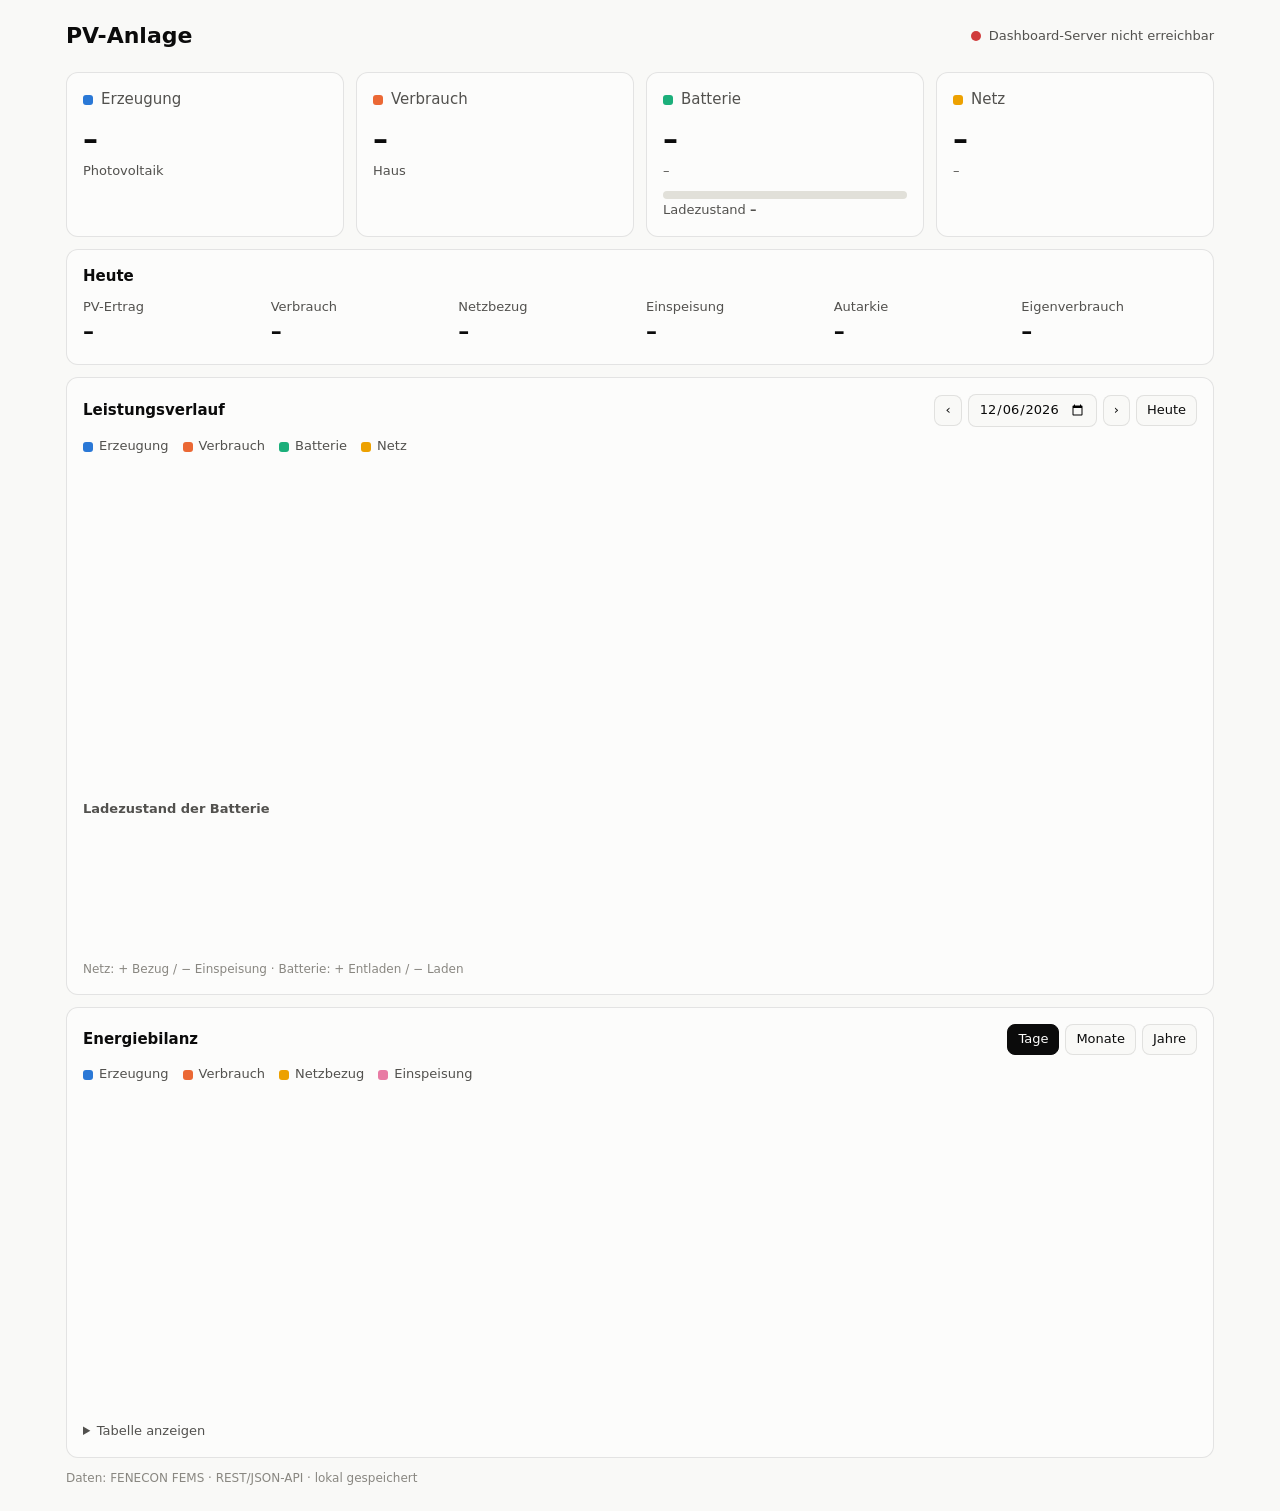
==== static/index.html @ 97043be0 "Lokales Dashboard für FENECON-FEMS-PV-Anlagen Ein kleiner Python-Server (nur Standardbibliothek) fra" ====
<!doctype html>
<html lang="de">
<head>
  <meta charset="utf-8">
  <meta name="viewport" content="width=device-width, initial-scale=1">
  <title>FEMS Dashboard</title>
  <link rel="stylesheet" href="style.css">
  <script src="vendor/chart.umd.js"></script>
</head>
<body>
<header class="top">
  <h1>PV-Anlage</h1>
  <div class="status" id="status"><span class="dot"></span><span id="status-text">Verbinde …</span></div>
</header>

<main>
  <section class="flow" aria-label="Aktuelle Leistung">
    <article class="tile" data-series="1">
      <h2><span class="swatch"></span>Erzeugung</h2>
      <p class="value" id="v-production">–</p>
      <p class="sub">Photovoltaik</p>
    </article>
    <article class="tile" data-series="2">
      <h2><span class="swatch"></span>Verbrauch</h2>
      <p class="value" id="v-consumption">–</p>
      <p class="sub">Haus</p>
    </article>
    <article class="tile" data-series="3">
      <h2><span class="swatch"></span>Batterie</h2>
      <p class="value" id="v-ess">–</p>
      <p class="sub" id="v-ess-dir">–</p>
      <div class="soc" role="meter" aria-label="Ladezustand" aria-valuemin="0" aria-valuemax="100" id="soc-meter">
        <div class="soc-fill" id="soc-fill"></div>
      </div>
      <p class="sub">Ladezustand <strong id="v-soc">–</strong></p>
    </article>
    <article class="tile" data-series="4">
      <h2><span class="swatch"></span>Netz</h2>
      <p class="value" id="v-grid">–</p>
      <p class="sub" id="v-grid-dir">–</p>
    </article>
  </section>

  <section class="card">
    <div class="card-head">
      <h2>Heute</h2>
    </div>
    <div class="stats">
      <div><span class="label">PV-Ertrag</span><span class="num" id="t-production">–</span></div>
      <div><span class="label">Verbrauch</span><span class="num" id="t-consumption">–</span></div>
      <div><span class="label">Netzbezug</span><span class="num" id="t-grid_buy">–</span></div>
      <div><span class="label">Einspeisung</span><span class="num" id="t-grid_sell">–</span></div>
      <div><span class="label">Autarkie</span><span class="num" id="t-autarky">–</span></div>
      <div><span class="label">Eigenverbrauch</span><span class="num" id="t-self_consumption">–</span></div>
    </div>
  </section>

  <section class="card">
    <div class="card-head">
      <h2>Leistungsverlauf</h2>
      <div class="controls">
        <button type="button" id="day-prev" aria-label="Vorheriger Tag">‹</button>
        <input type="date" id="day-input">
        <button type="button" id="day-next" aria-label="Nächster Tag">›</button>
        <button type="button" id="day-today">Heute</button>
      </div>
    </div>
    <div class="legend" id="power-legend"></div>
    <div class="chart tall"><canvas id="power-chart"></canvas></div>
    <h3>Ladezustand der Batterie</h3>
    <div class="chart short"><canvas id="soc-chart"></canvas></div>
    <p class="hint">Netz: + Bezug / − Einspeisung · Batterie: + Entladen / − Laden</p>
  </section>

  <section class="card">
    <div class="card-head">
      <h2>Energiebilanz</h2>
      <div class="controls segmented" role="group" aria-label="Zeitraum">
        <button type="button" data-group="day" class="active">Tage</button>
        <button type="button" data-group="month">Monate</button>
        <button type="button" data-group="year">Jahre</button>
      </div>
    </div>
    <div class="legend" id="energy-legend"></div>
    <div class="chart tall"><canvas id="energy-chart"></canvas></div>
    <details>
      <summary>Tabelle anzeigen</summary>
      <div class="table-wrap"><table id="energy-table"></table></div>
    </details>
  </section>
</main>

<footer>Daten: FENECON FEMS · REST/JSON-API · lokal gespeichert</footer>
<script src="app.js"></script>
</body>
</html>
---- static/style.css ----
:root {
  color-scheme: light;
  --page: #f9f9f7;
  --surface: #fcfcfb;
  --text: #0b0b0b;
  --text-2: #52514e;
  --muted: #898781;
  --grid: #e1e0d9;
  --axis: #c3c2b7;
  --border: rgba(11, 11, 11, 0.10);
  --series-1: #2a78d6;
  --series-2: #eb6834;
  --series-3: #1baf7a;
  --series-4: #eda100;
  --series-5: #e87ba4;
  --good: #0ca30c;
  --critical: #d03b3b;
}
@media (prefers-color-scheme: dark) {
  :root:not([data-theme="light"]) {
    color-scheme: dark;
    --page: #0d0d0d;
    --surface: #1a1a19;
    --text: #ffffff;
    --text-2: #c3c2b7;
    --grid: #2c2c2a;
    --axis: #383835;
    --border: rgba(255, 255, 255, 0.10);
    --series-1: #3987e5;
    --series-2: #d95926;
    --series-3: #199e70;
    --series-4: #c98500;
    --series-5: #d55181;
  }
}
:root[data-theme="dark"] {
  color-scheme: dark;
  --page: #0d0d0d;
  --surface: #1a1a19;
  --text: #ffffff;
  --text-2: #c3c2b7;
  --grid: #2c2c2a;
  --axis: #383835;
  --border: rgba(255, 255, 255, 0.10);
  --series-1: #3987e5;
  --series-2: #d95926;
  --series-3: #199e70;
  --series-4: #c98500;
  --series-5: #d55181;
}

* { box-sizing: border-box; }
body {
  margin: 0;
  background: var(--page);
  color: var(--text);
  font: 15px/1.45 system-ui, -apple-system, "Segoe UI", sans-serif;
}
main, .top, footer { max-width: 1180px; margin: 0 auto; padding: 0 16px; }
.top { display: flex; flex-wrap: wrap; align-items: center; justify-content: space-between; gap: 12px; padding-top: 20px; padding-bottom: 8px; }
h1 { font-size: 22px; margin: 0; white-space: nowrap; }
h2 { font-size: 15px; margin: 0; font-weight: 600; }
h3 { font-size: 13px; font-weight: 600; color: var(--text-2); margin: 18px 0 4px; }

.status { display: flex; align-items: center; gap: 8px; font-size: 13px; color: var(--text-2); }
.status .dot { width: 10px; height: 10px; border-radius: 50%; background: var(--muted); }
.status.ok .dot { background: var(--good); }
.status.error .dot { background: var(--critical); }

.flow { display: grid; grid-template-columns: repeat(4, 1fr); gap: 12px; margin: 12px 0; }
.tile, .card {
  background: var(--surface);
  border: 1px solid var(--border);
  border-radius: 12px;
  padding: 16px;
}
.tile h2 { display: flex; align-items: center; gap: 8px; color: var(--text-2); font-weight: 500; }
.swatch { width: 10px; height: 10px; border-radius: 3px; background: var(--c); flex: none; }
.tile[data-series="1"], .legend [data-series="1"] { --c: var(--series-1); }
.tile[data-series="2"], .legend [data-series="2"] { --c: var(--series-2); }
.tile[data-series="3"], .legend [data-series="3"] { --c: var(--series-3); }
.tile[data-series="4"], .legend [data-series="4"] { --c: var(--series-4); }
.legend [data-series="5"] { --c: var(--series-5); }
.value { font-size: 30px; font-weight: 600; margin: 6px 0 0; }
.sub { margin: 2px 0 0; color: var(--text-2); font-size: 13px; }
.soc { height: 8px; border-radius: 4px; background: var(--grid); margin-top: 10px; overflow: hidden; }
.soc-fill { height: 100%; width: 0; background: var(--series-3); border-radius: 4px; transition: width .6s; }

.card { margin: 12px 0; }
.card-head { display: flex; flex-wrap: wrap; align-items: center; justify-content: space-between; gap: 10px; margin-bottom: 10px; }
.stats { display: grid; grid-template-columns: repeat(6, 1fr); gap: 12px; }
.stats div { display: flex; flex-direction: column; }
.label { font-size: 13px; color: var(--text-2); }
.num { font-size: 22px; font-weight: 600; }

.controls { display: flex; gap: 6px; align-items: center; }
button, input[type="date"] {
  font: inherit; font-size: 13px; color: var(--text);
  background: var(--page); border: 1px solid var(--border); border-radius: 8px;
  padding: 5px 10px; cursor: pointer;
}
button:hover { border-color: var(--axis); }
.segmented button.active { background: var(--text); color: var(--surface); border-color: var(--text); }

.legend { display: flex; flex-wrap: wrap; gap: 14px; font-size: 13px; color: var(--text-2); margin-bottom: 6px; }
.legend span { display: inline-flex; align-items: center; gap: 6px; }
.chart { position: relative; }
.chart.tall { height: 320px; }
.chart.short { height: 130px; }
.hint { font-size: 12px; color: var(--muted); margin: 8px 0 0; }

details { margin-top: 12px; font-size: 13px; }
summary { cursor: pointer; color: var(--text-2); }
.table-wrap { overflow-x: auto; margin-top: 8px; }
table { border-collapse: collapse; width: 100%; font-variant-numeric: tabular-nums; }
th, td { padding: 5px 10px; text-align: right; border-bottom: 1px solid var(--grid); white-space: nowrap; }
th:first-child, td:first-child { text-align: left; }
th { color: var(--text-2); font-weight: 600; }

footer { color: var(--muted); font-size: 12px; padding-bottom: 24px; }

@media (max-width: 860px) {
  .flow { grid-template-columns: repeat(2, 1fr); }
  .stats { grid-template-columns: repeat(3, 1fr); }
}
@media (max-width: 480px) {
  .value { font-size: 24px; }
  .stats { grid-template-columns: repeat(2, 1fr); }
  .chart.tall { height: 260px; }
}
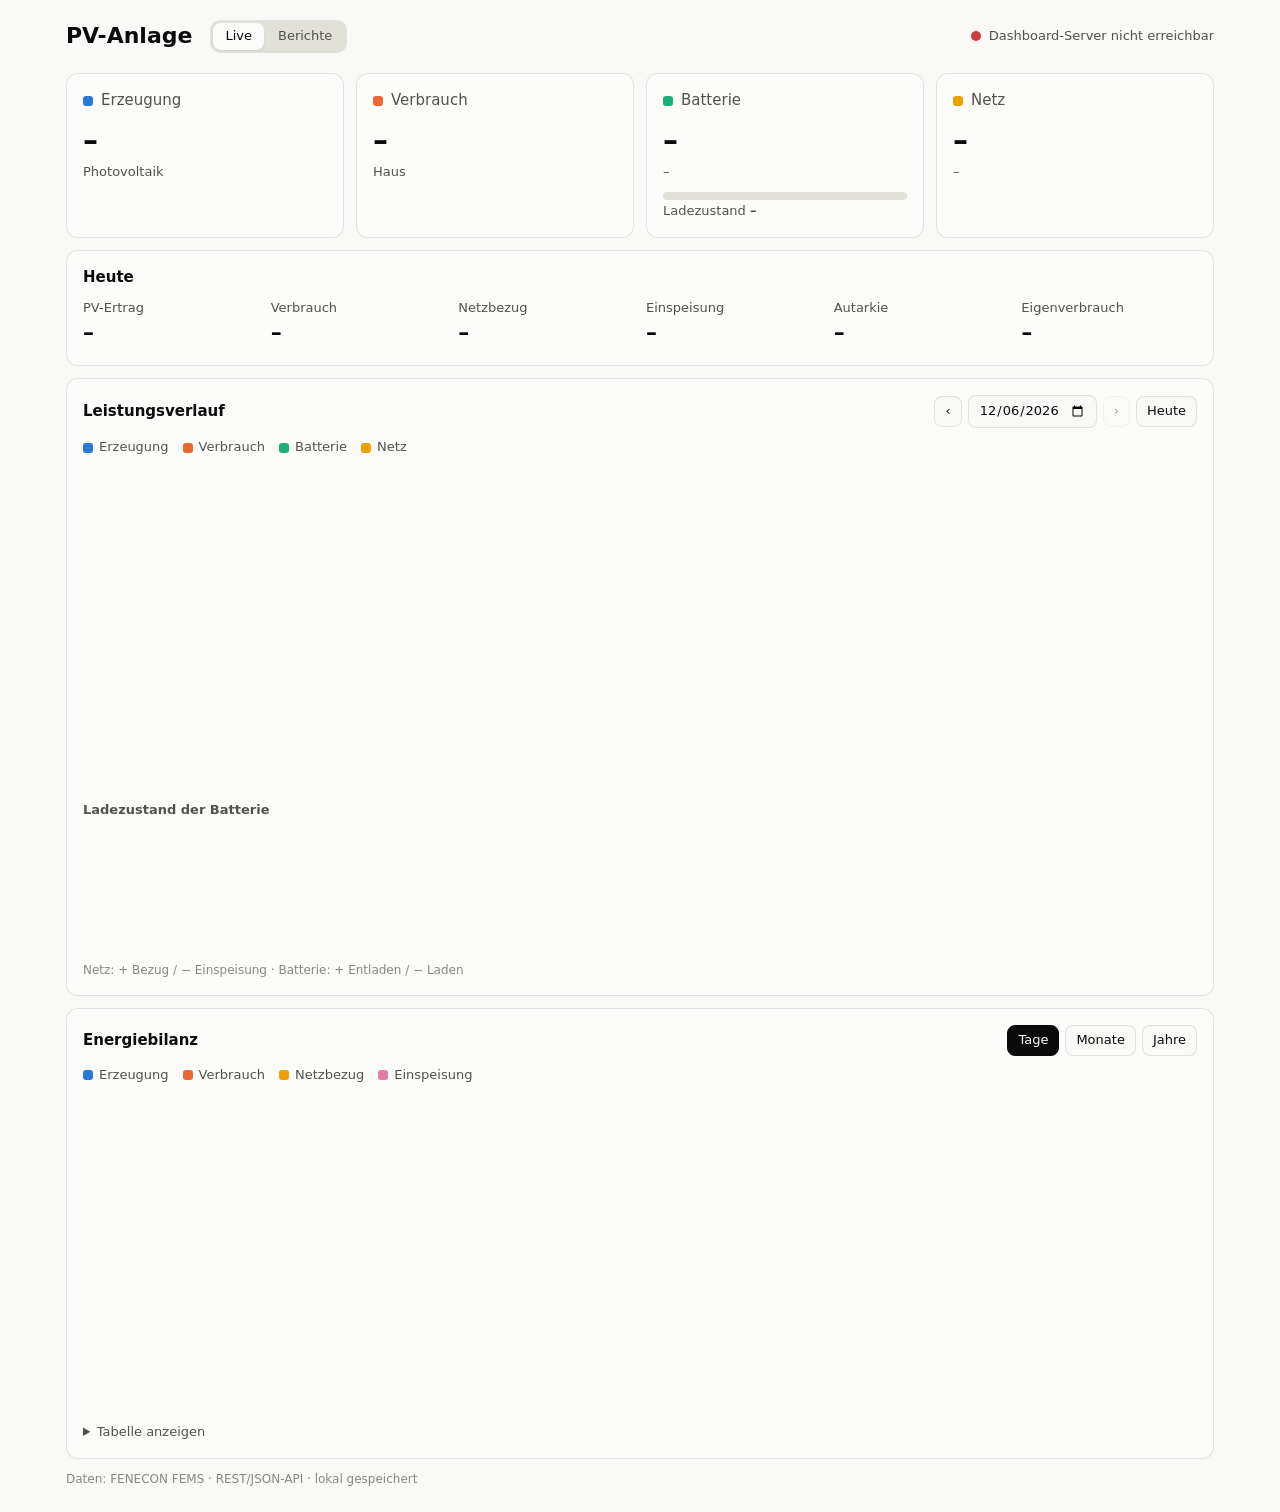
==== commit d60c11b6: "Berichte aus den Excel-Exporten des FEMS Neue Seite 'Berichte': liest die Excel-Dateien aus dem FEMS" ====
--- a/static/index.html
+++ b/static/index.html
@@ -9,7 +9,13 @@
 </head>
 <body>
 <header class="top">
-  <h1>PV-Anlage</h1>
+  <div class="brand">
+    <h1>PV-Anlage</h1>
+    <nav class="tabs" aria-label="Ansicht">
+      <a href="/" aria-current="page">Live</a>
+      <a href="berichte.html">Berichte</a>
+    </nav>
+  </div>
   <div class="status" id="status"><span class="dot"></span><span id="status-text">Verbinde …</span></div>
 </header>
 
--- a/static/style.css
+++ b/static/style.css
@@ -76,11 +76,6 @@
 }
 .tile h2 { display: flex; align-items: center; gap: 8px; color: var(--text-2); font-weight: 500; }
 .swatch { width: 10px; height: 10px; border-radius: 3px; background: var(--c); flex: none; }
-.tile[data-series="1"], .legend [data-series="1"] { --c: var(--series-1); }
-.tile[data-series="2"], .legend [data-series="2"] { --c: var(--series-2); }
-.tile[data-series="3"], .legend [data-series="3"] { --c: var(--series-3); }
-.tile[data-series="4"], .legend [data-series="4"] { --c: var(--series-4); }
-.legend [data-series="5"] { --c: var(--series-5); }
 .value { font-size: 30px; font-weight: 600; margin: 6px 0 0; }
 .sub { margin: 2px 0 0; color: var(--text-2); font-size: 13px; }
 .soc { height: 8px; border-radius: 4px; background: var(--grid); margin-top: 10px; overflow: hidden; }
@@ -128,3 +123,126 @@
   .stats { grid-template-columns: repeat(2, 1fr); }
   .chart.tall { height: 260px; }
 }
+
+/* ---------- Navigation ---------- */
+.brand { display: flex; align-items: center; gap: 18px; flex-wrap: wrap; }
+.tabs { display: flex; gap: 2px; padding: 3px; border-radius: 10px; background: var(--grid); }
+.tabs a {
+  padding: 4px 12px; border-radius: 8px; font-size: 13px; font-weight: 500;
+  color: var(--text-2); text-decoration: none;
+}
+.tabs a[aria-current="page"] { background: var(--surface); color: var(--text); box-shadow: 0 1px 2px rgba(0,0,0,.08); }
+select {
+  font: inherit; font-size: 13px; color: var(--text); background: var(--page);
+  border: 1px solid var(--border); border-radius: 8px; padding: 5px 8px;
+}
+button:disabled { opacity: .4; cursor: default; }
+
+/* ---------- Berichte ---------- */
+.reports .card, .reports .kpi { border-radius: 16px; box-shadow: 0 1px 2px rgba(0,0,0,.04), 0 4px 16px rgba(0,0,0,.03); }
+.upload-btn {
+  display: inline-flex; align-items: center; gap: 6px; cursor: pointer;
+  font-size: 13px; font-weight: 500; padding: 6px 12px; border-radius: 8px;
+  background: var(--text); color: var(--surface); white-space: nowrap;
+}
+.upload-btn svg, .empty svg { width: 16px; height: 16px; fill: none; stroke: currentColor; stroke-width: 2; stroke-linecap: round; stroke-linejoin: round; }
+
+.hero { display: flex; align-items: center; justify-content: space-between; gap: 24px; padding: 24px 28px; flex-wrap: wrap; }
+.hero-text { flex: 1 1 320px; min-width: 0; }
+.eyebrow { margin: 0; font-size: 13px; font-weight: 600; letter-spacing: .02em; color: var(--text-2); }
+.hero-number { margin: 4px 0 6px; font-size: 48px; font-weight: 700; letter-spacing: -.02em; line-height: 1.1; }
+.hero-number small { font-size: 18px; font-weight: 500; color: var(--text-2); letter-spacing: 0; }
+.hero-sentence { margin: 0; color: var(--text-2); max-width: 60ch; }
+.rings { display: flex; gap: 20px; }
+.ring { position: relative; width: 132px; height: 132px; margin: 0; }
+.ring svg { width: 100%; height: 100%; transform: rotate(-90deg); }
+.ring circle { fill: none; stroke-width: 10; }
+.ring .track { stroke: var(--grid); }
+.ring .bar { stroke: var(--series-1); stroke-linecap: round; transition: stroke-dashoffset .8s ease; }
+#ring-self .bar { stroke: var(--series-3); }
+.ring figcaption { position: absolute; inset: 0; display: flex; flex-direction: column; align-items: center; justify-content: center; }
+.ring strong { font-size: 24px; }
+.ring span { font-size: 11px; color: var(--text-2); }
+
+.kpis { display: grid; grid-template-columns: repeat(4, 1fr); gap: 12px; margin: 12px 0; }
+.kpi {
+  display: flex; flex-direction: column; gap: 2px; padding: 16px;
+  background: var(--surface); border: 1px solid var(--border);
+}
+.kpi[data-series="1"] { --c: var(--series-1); }
+.kpi[data-series="2"] { --c: var(--series-2); }
+.kpi[data-series="3"] { --c: var(--series-3); }
+.kpi[data-series="4"] { --c: var(--series-4); }
+.kpi-icon {
+  width: 34px; height: 34px; border-radius: 10px; display: grid; place-items: center; margin-bottom: 8px;
+  background: color-mix(in srgb, var(--c) 16%, transparent); color: var(--c);
+}
+.kpi-icon svg { width: 20px; height: 20px; fill: none; stroke: currentColor; stroke-width: 1.8; stroke-linecap: round; stroke-linejoin: round; }
+.kpi strong { font-size: 26px; font-weight: 650; }
+.kpi small { color: var(--text-2); font-size: 12px; }
+
+.split-grid { display: grid; grid-template-columns: repeat(auto-fit, minmax(320px, 1fr)); gap: 12px; margin: 12px 0; }
+.split-grid .card { margin: 0; }
+.card-sub { color: var(--text-2); font-size: 13px; margin: 2px 0 0; }
+.split { display: flex; gap: 2px; height: 18px; margin: 14px 0 12px; border-radius: 6px; overflow: hidden; background: var(--grid); }
+.seg { background: var(--c); min-width: 3px; }
+.split-legend, .hbars { list-style: none; margin: 0; padding: 0; }
+.split-legend li { display: grid; grid-template-columns: 10px 1fr auto 76px; align-items: center; gap: 8px; padding: 6px 0; border-top: 1px solid var(--grid); font-size: 14px; }
+.split-legend strong { text-align: right; }
+.split-legend small { text-align: right; color: var(--text-2); font-variant-numeric: tabular-nums; }
+[data-series="1"] { --c: var(--series-1); }
+[data-series="2"] { --c: var(--series-2); }
+[data-series="3"] { --c: var(--series-3); }
+[data-series="4"] { --c: var(--series-4); }
+[data-series="5"] { --c: var(--series-5); }
+.split-legend .swatch { width: 10px; height: 10px; }
+
+.hbars li { padding: 10px 0 4px; }
+.hbars li + li { border-top: 1px solid var(--grid); }
+.bar-head { display: flex; justify-content: space-between; font-size: 14px; }
+.hbar { height: 8px; border-radius: 4px; background: var(--grid); margin: 6px 0 4px; overflow: hidden; }
+.hbar div { height: 100%; background: var(--c); border-radius: 4px; transition: width .6s ease; }
+.hbars small { color: var(--text-2); font-size: 12px; }
+.muted { color: var(--muted); font-weight: 400; }
+.num small { font-size: 12px; color: var(--text-2); font-weight: 400; }
+td a { color: inherit; }
+
+.files summary { font-size: 13px; }
+.files ul { margin: 8px 0 0; padding-left: 18px; font-size: 13px; color: var(--text-2); }
+.files li.error { color: var(--critical); }
+
+.empty { text-align: center; padding: 48px 16px; }
+.empty svg { width: 40px; height: 40px; color: var(--muted); }
+.empty p { color: var(--text-2); max-width: 46ch; margin: 8px auto 0; }
+
+.toast {
+  position: fixed; right: 16px; bottom: 16px; z-index: 20; max-width: calc(100vw - 32px);
+  padding: 10px 14px; border-radius: 10px; font-size: 14px;
+  background: var(--text); color: var(--surface); box-shadow: 0 6px 24px rgba(0,0,0,.2);
+}
+.toast.error { background: var(--critical); color: #fff; }
+.dropzone {
+  position: fixed; inset: 0; z-index: 30; display: grid; place-items: center;
+  background: color-mix(in srgb, var(--page) 80%, transparent); backdrop-filter: blur(4px);
+}
+.dropzone div {
+  padding: 40px 56px; border: 2px dashed var(--series-1); border-radius: 20px;
+  font-size: 18px; font-weight: 600; color: var(--text); background: var(--surface);
+}
+[hidden] { display: none !important; }
+
+@media (max-width: 860px) {
+  .kpis { grid-template-columns: repeat(2, 1fr); }
+}
+@media (max-width: 480px) {
+  .hero { padding: 20px; }
+  .hero-number { font-size: 38px; }
+  .rings { width: 100%; justify-content: space-around; }
+  .ring { width: 116px; height: 116px; }
+  .ring strong { font-size: 21px; }
+  .ring span { font-size: 10px; }
+  .upload-btn span { display: none; }
+  .upload-btn { padding: 7px 10px; }
+  .split-grid { grid-template-columns: 1fr; }
+  .kpi strong { font-size: 22px; }
+}
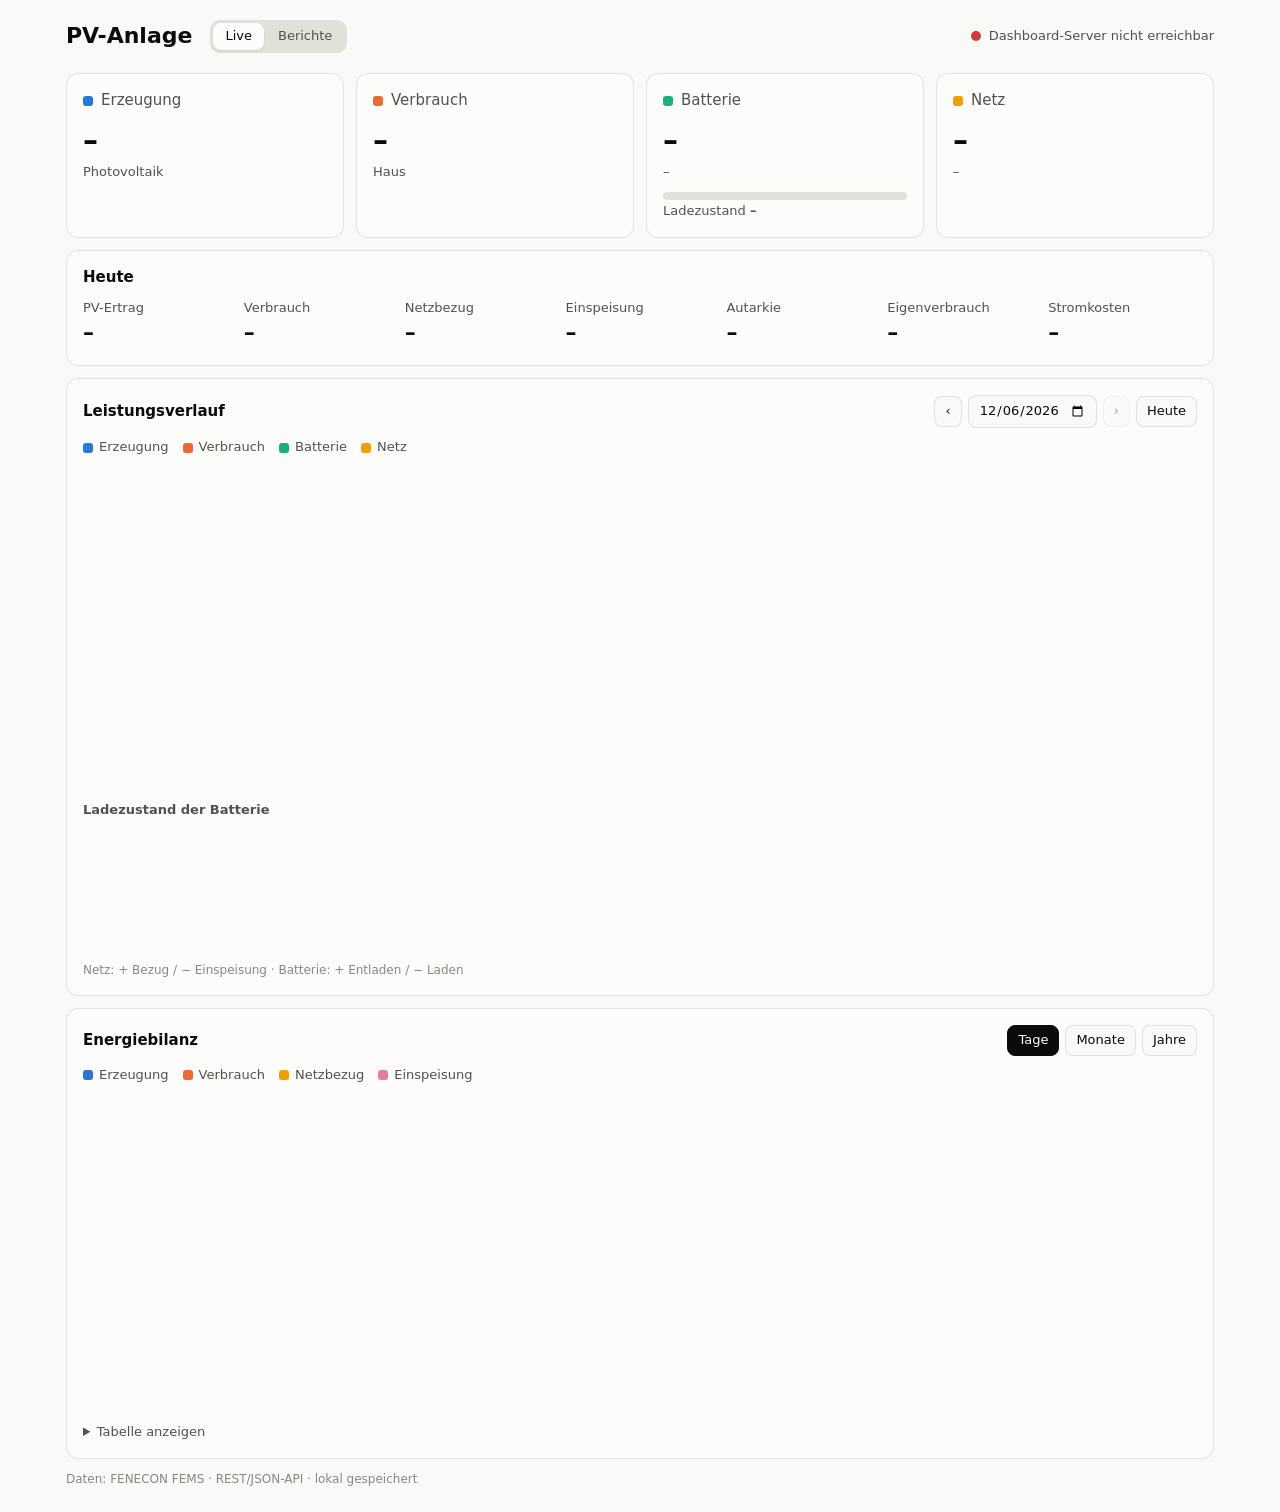
==== commit b11128da: "Stromkosten mit Vergleich ohne PV Für jeden angezeigten Zeitraum werden die Stromkosten aus Grundpre" ====
--- a/static/index.html
+++ b/static/index.html
@@ -58,6 +58,7 @@
       <div><span class="label">Einspeisung</span><span class="num" id="t-grid_sell">–</span></div>
       <div><span class="label">Autarkie</span><span class="num" id="t-autarky">–</span></div>
       <div><span class="label">Eigenverbrauch</span><span class="num" id="t-self_consumption">–</span></div>
+      <div><span class="label">Stromkosten</span><span class="num" id="t-cost">–</span></div>
     </div>
   </section>
 
@@ -97,6 +98,7 @@
 </main>
 
 <footer>Daten: FENECON FEMS · REST/JSON-API · lokal gespeichert</footer>
+<script src="cost.js"></script>
 <script src="app.js"></script>
 </body>
 </html>
--- a/static/style.css
+++ b/static/style.css
@@ -246,3 +246,39 @@
   .split-grid { grid-template-columns: 1fr; }
   .kpi strong { font-size: 22px; }
 }
+
+/* ---------- Stromkosten mit Mouse-over ---------- */
+.stats { grid-template-columns: repeat(auto-fit, minmax(130px, 1fr)); }
+.cost { position: relative; display: inline-flex; align-items: center; gap: 6px; cursor: help; outline: none; }
+.cost-info { width: 16px; height: 16px; fill: none; stroke: var(--muted); stroke-width: 1.5; stroke-linecap: round; flex: none; }
+.cost:hover .cost-info, .cost:focus .cost-info { stroke: var(--text); }
+.cost:focus-visible .cost-value { text-decoration: underline dotted; }
+.kpi-cost {
+  margin-top: 8px; padding-top: 8px; border-top: 1px solid var(--grid);
+  font-size: 18px; font-weight: 650;
+}
+.cost-pop {
+  position: absolute; top: calc(100% + 8px); left: 0; z-index: 15;
+  flex-direction: column; gap: 6px;
+  width: 300px; max-width: calc(100vw - 24px); padding: 12px 14px;
+  font-size: 13px; font-weight: 400; line-height: 1.35; color: var(--text-2);
+  background: var(--surface); border: 1px solid var(--axis); border-radius: 12px;
+  box-shadow: 0 8px 28px rgba(0,0,0,.14);
+  display: none;
+}
+.cost:hover .cost-pop, .cost:focus .cost-pop, .cost:focus-within .cost-pop {
+  display: flex; animation: cost-in .15s ease;
+}
+@keyframes cost-in { from { opacity: 0; transform: translateY(-4px); } }
+.cost-title { font-weight: 600; color: var(--text); }
+.cost-title small, .cost-row small { font-weight: 400; color: var(--muted); }
+.cost-row { display: flex; justify-content: space-between; gap: 12px; font-variant-numeric: tabular-nums; }
+.cost-row > span:first-child { display: flex; flex-direction: column; }
+.cost-row > span:last-child { white-space: nowrap; color: var(--text); }
+.cost-row.sum { font-weight: 600; color: var(--text); padding-top: 4px; border-top: 1px solid var(--grid); }
+.cost-sep { height: 1px; background: var(--grid); margin: 2px 0; }
+.cost-row.saving, .cost-row.saving > span:last-child { color: #006300; font-weight: 600; }
+@media (prefers-color-scheme: dark) {
+  :root:not([data-theme="light"]) .cost-row.saving, :root:not([data-theme="light"]) .cost-row.saving > span:last-child { color: #0ca30c; }
+}
+:root[data-theme="dark"] .cost-row.saving, :root[data-theme="dark"] .cost-row.saving > span:last-child { color: #0ca30c; }
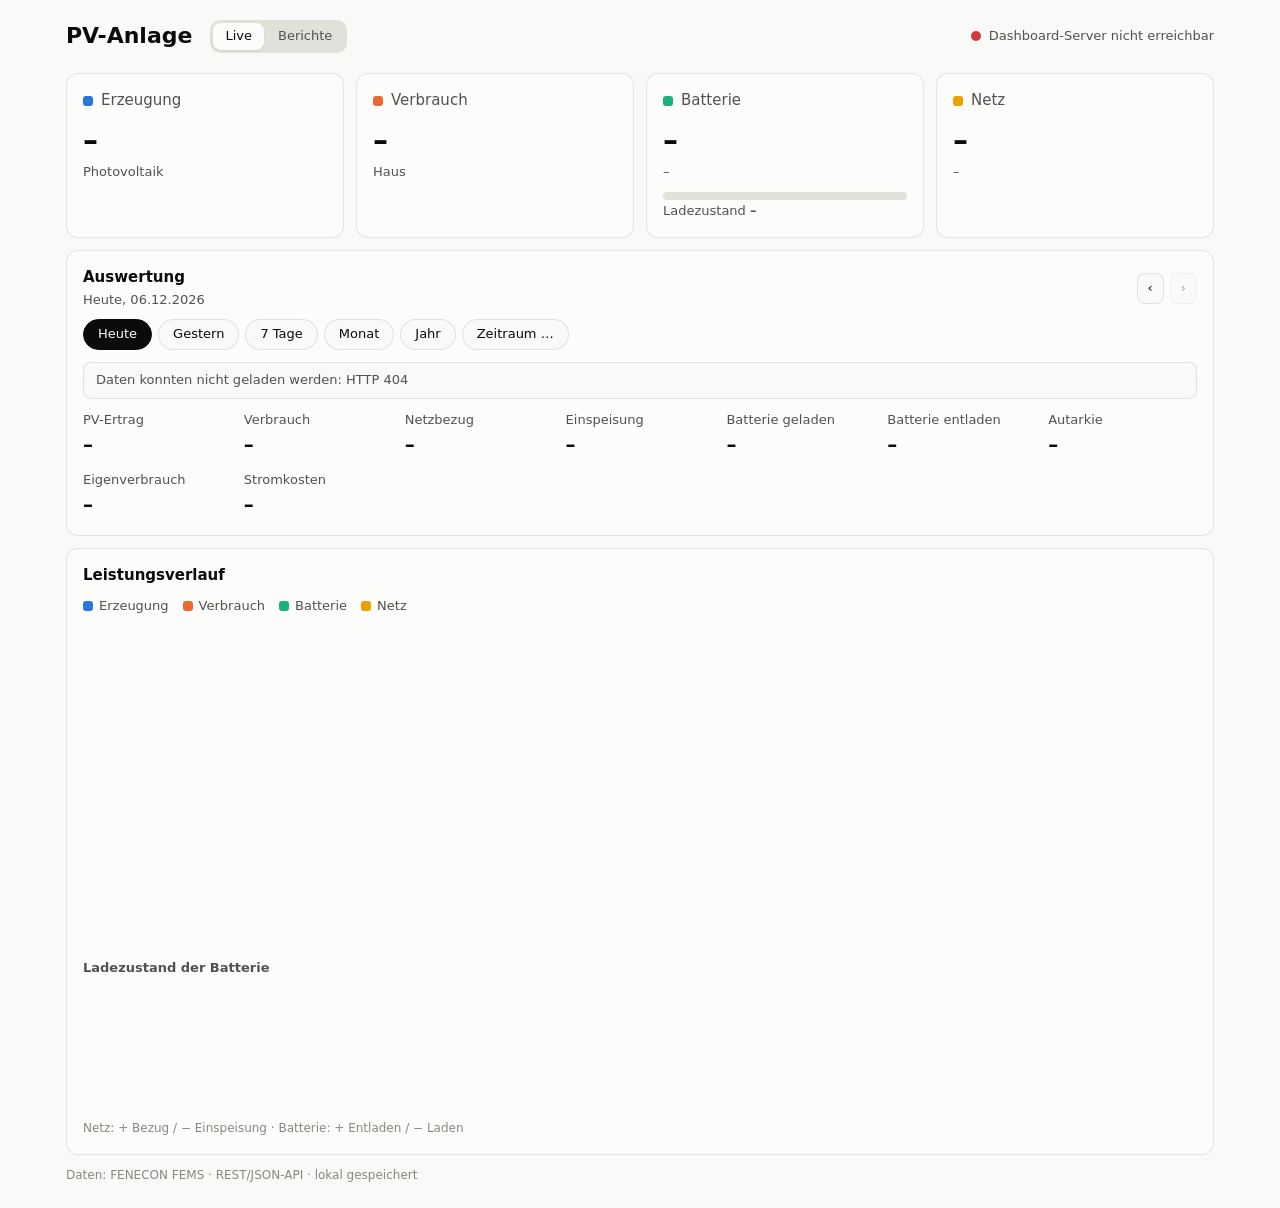
==== commit 01aee1f7: "Auswertung für frei wählbare Zeiträume Die Live-Seite fasst 'Heute', 'Leistungsverlauf' und 'Energie" ====
--- a/static/index.html
+++ b/static/index.html
@@ -49,28 +49,45 @@
 
   <section class="card">
     <div class="card-head">
-      <h2>Heute</h2>
+      <div>
+        <h2>Auswertung</h2>
+        <p class="card-sub" id="range-label">–</p>
+      </div>
+      <div class="controls">
+        <button type="button" id="range-prev" aria-label="Vorheriger Zeitraum">‹</button>
+        <button type="button" id="range-next" aria-label="Nächster Zeitraum">›</button>
+      </div>
     </div>
+    <div class="periods" role="group" aria-label="Zeitraum">
+      <button type="button" data-preset="today" class="active">Heute</button>
+      <button type="button" data-preset="yesterday">Gestern</button>
+      <button type="button" data-preset="week">7 Tage</button>
+      <button type="button" data-preset="month">Monat</button>
+      <button type="button" data-preset="year">Jahr</button>
+      <button type="button" data-preset="custom">Zeitraum …</button>
+    </div>
+    <form class="custom-range" id="custom-range" hidden>
+      <label>Von <input type="date" id="range-from" required></label>
+      <label>Bis <input type="date" id="range-to" required></label>
+      <button type="submit">Anzeigen</button>
+    </form>
+    <p class="notice" id="range-notice" hidden></p>
     <div class="stats">
       <div><span class="label">PV-Ertrag</span><span class="num" id="t-production">–</span></div>
       <div><span class="label">Verbrauch</span><span class="num" id="t-consumption">–</span></div>
       <div><span class="label">Netzbezug</span><span class="num" id="t-grid_buy">–</span></div>
       <div><span class="label">Einspeisung</span><span class="num" id="t-grid_sell">–</span></div>
+      <div><span class="label">Batterie geladen</span><span class="num" id="t-ess_charge">–</span></div>
+      <div><span class="label">Batterie entladen</span><span class="num" id="t-ess_discharge">–</span></div>
       <div><span class="label">Autarkie</span><span class="num" id="t-autarky">–</span></div>
       <div><span class="label">Eigenverbrauch</span><span class="num" id="t-self_consumption">–</span></div>
       <div><span class="label">Stromkosten</span><span class="num" id="t-cost">–</span></div>
     </div>
   </section>
 
-  <section class="card">
+  <section class="card" id="power-card">
     <div class="card-head">
       <h2>Leistungsverlauf</h2>
-      <div class="controls">
-        <button type="button" id="day-prev" aria-label="Vorheriger Tag">‹</button>
-        <input type="date" id="day-input">
-        <button type="button" id="day-next" aria-label="Nächster Tag">›</button>
-        <button type="button" id="day-today">Heute</button>
-      </div>
     </div>
     <div class="legend" id="power-legend"></div>
     <div class="chart tall"><canvas id="power-chart"></canvas></div>
@@ -79,17 +96,13 @@
     <p class="hint">Netz: + Bezug / − Einspeisung · Batterie: + Entladen / − Laden</p>
   </section>
 
-  <section class="card">
+  <section class="card" id="energy-card" hidden>
     <div class="card-head">
-      <h2>Energiebilanz</h2>
-      <div class="controls segmented" role="group" aria-label="Zeitraum">
-        <button type="button" data-group="day" class="active">Tage</button>
-        <button type="button" data-group="month">Monate</button>
-        <button type="button" data-group="year">Jahre</button>
-      </div>
+      <h2 id="energy-title">Energie je Tag</h2>
     </div>
     <div class="legend" id="energy-legend"></div>
     <div class="chart tall"><canvas id="energy-chart"></canvas></div>
+    <p class="hint" id="energy-hint"></p>
     <details>
       <summary>Tabelle anzeigen</summary>
       <div class="table-wrap"><table id="energy-table"></table></div>
--- a/static/style.css
+++ b/static/style.css
@@ -282,3 +282,12 @@
   :root:not([data-theme="light"]) .cost-row.saving, :root:not([data-theme="light"]) .cost-row.saving > span:last-child { color: #0ca30c; }
 }
 :root[data-theme="dark"] .cost-row.saving, :root[data-theme="dark"] .cost-row.saving > span:last-child { color: #0ca30c; }
+
+/* ---------- Zeitraumauswahl ---------- */
+.periods { display: flex; flex-wrap: wrap; gap: 6px; margin-bottom: 12px; }
+.periods button { border-radius: 999px; padding: 5px 14px; }
+.periods button.active { background: var(--text); color: var(--surface); border-color: var(--text); }
+.custom-range { display: flex; flex-wrap: wrap; align-items: center; gap: 10px; margin-bottom: 12px; font-size: 13px; color: var(--text-2); }
+.custom-range label { display: inline-flex; align-items: center; gap: 6px; }
+.notice { margin: 0 0 12px; padding: 8px 12px; border-radius: 8px; font-size: 13px; color: var(--text-2); background: var(--page); border: 1px solid var(--border); }
+.stats .num { font-size: 20px; }
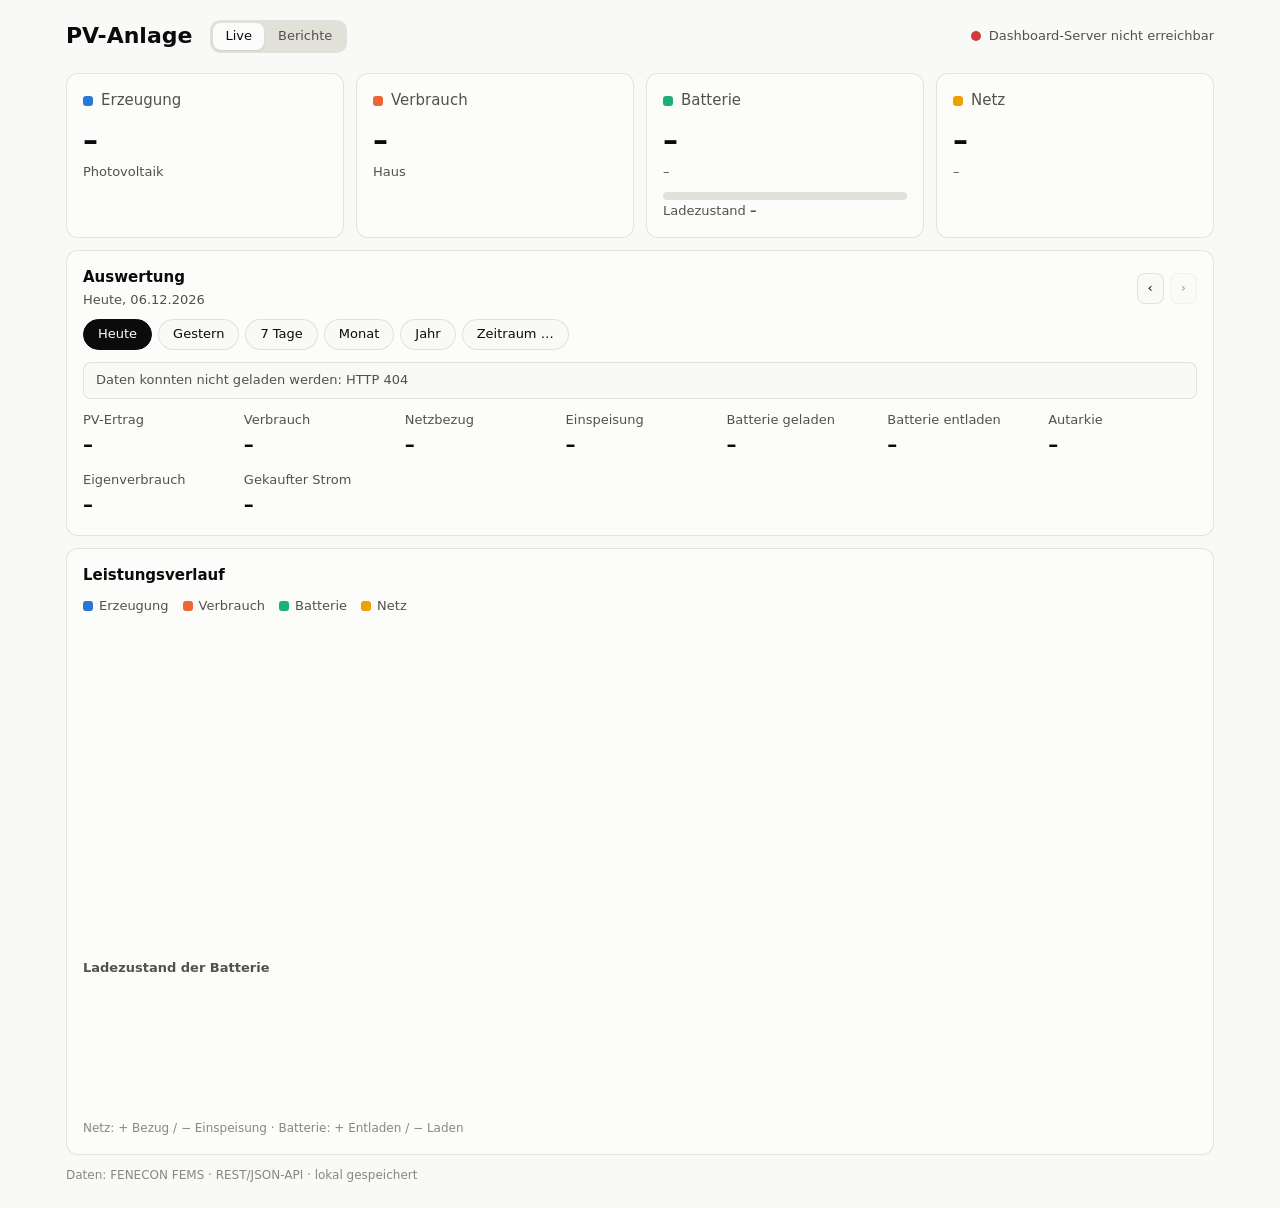
==== commit 47cd6437: "Stromkosten: Grundpreis aus dem Vergleich nehmen; Zählerrücksprünge abfangen Kosten: Verglichen wird" ====
--- a/static/index.html
+++ b/static/index.html
@@ -81,7 +81,7 @@
       <div><span class="label">Batterie entladen</span><span class="num" id="t-ess_discharge">–</span></div>
       <div><span class="label">Autarkie</span><span class="num" id="t-autarky">–</span></div>
       <div><span class="label">Eigenverbrauch</span><span class="num" id="t-self_consumption">–</span></div>
-      <div><span class="label">Stromkosten</span><span class="num" id="t-cost">–</span></div>
+      <div><span class="label">Gekaufter Strom</span><span class="num" id="t-cost">–</span></div>
     </div>
   </section>
 
--- a/static/style.css
+++ b/static/style.css
@@ -277,11 +277,17 @@
 .cost-row > span:last-child { white-space: nowrap; color: var(--text); }
 .cost-row.sum { font-weight: 600; color: var(--text); padding-top: 4px; border-top: 1px solid var(--grid); }
 .cost-sep { height: 1px; background: var(--grid); margin: 2px 0; }
-.cost-row.saving, .cost-row.saving > span:last-child { color: #006300; font-weight: 600; }
+.cost-sub { font-size: 12px; color: var(--muted); margin-top: -4px; }
+.cost-row.saving > span:last-child { color: #006300; }
+.cost-row.saving.strong, .cost-row.saving.strong > span:last-child { color: #006300; font-weight: 600; }
+.cost-ratio { display: flex; gap: 2px; height: 8px; border-radius: 4px; overflow: hidden; background: var(--grid); }
+.cost-ratio i { background: var(--series-4); }
+.cost-ratio b { background: var(--series-1); }
+.cost-ratio-legend { display: flex; justify-content: space-between; font-size: 11px; color: var(--muted); margin-top: -2px; }
 @media (prefers-color-scheme: dark) {
-  :root:not([data-theme="light"]) .cost-row.saving, :root:not([data-theme="light"]) .cost-row.saving > span:last-child { color: #0ca30c; }
-}
-:root[data-theme="dark"] .cost-row.saving, :root[data-theme="dark"] .cost-row.saving > span:last-child { color: #0ca30c; }
+  :root:not([data-theme="light"]) .cost-row.saving > span:last-child, :root:not([data-theme="light"]) .cost-row.saving.strong { color: #0ca30c; }
+}
+:root[data-theme="dark"] .cost-row.saving > span:last-child, :root[data-theme="dark"] .cost-row.saving.strong { color: #0ca30c; }
 
 /* ---------- Zeitraumauswahl ---------- */
 .periods { display: flex; flex-wrap: wrap; gap: 6px; margin-bottom: 12px; }
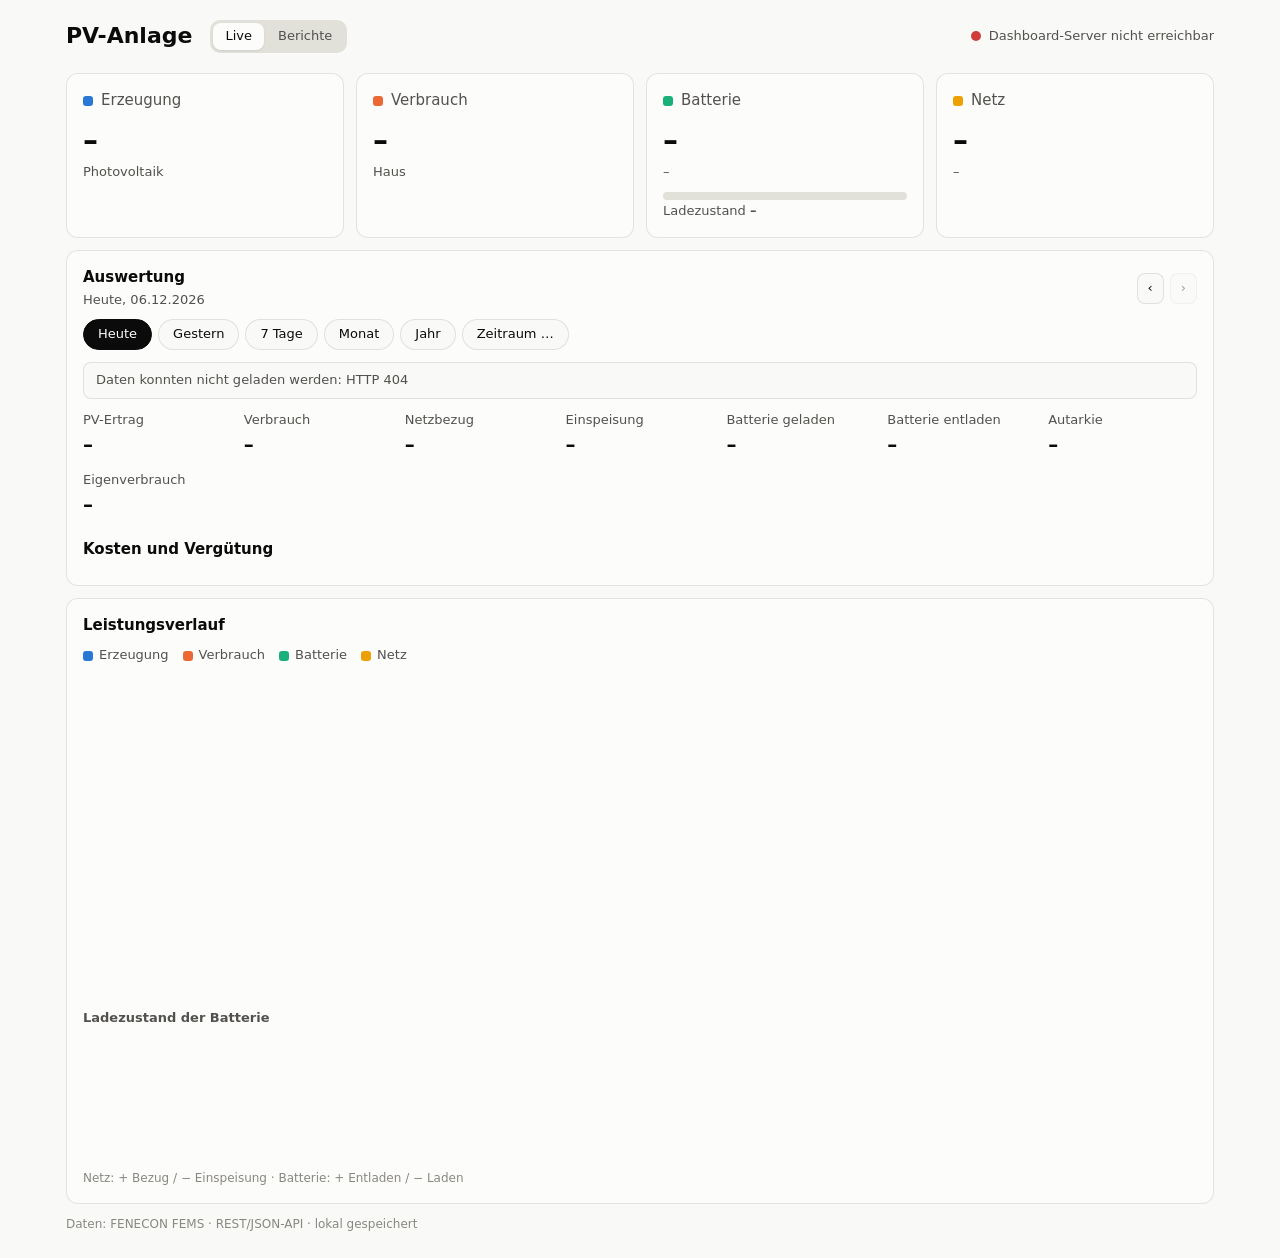
==== commit a93ab1d7: "Einspeisevergütung und fest sichtbare Kostenaufschlüsselung - Einspeisevergütung (feed_in_per_kwh, S" ====
--- a/static/index.html
+++ b/static/index.html
@@ -81,8 +81,9 @@
       <div><span class="label">Batterie entladen</span><span class="num" id="t-ess_discharge">–</span></div>
       <div><span class="label">Autarkie</span><span class="num" id="t-autarky">–</span></div>
       <div><span class="label">Eigenverbrauch</span><span class="num" id="t-self_consumption">–</span></div>
-      <div><span class="label">Gekaufter Strom</span><span class="num" id="t-cost">–</span></div>
     </div>
+    <h3 class="money-head">Kosten und Vergütung</h3>
+    <div id="t-money"></div>
   </section>
 
   <section class="card" id="power-card">
--- a/static/style.css
+++ b/static/style.css
@@ -247,47 +247,33 @@
   .kpi strong { font-size: 22px; }
 }
 
-/* ---------- Stromkosten mit Mouse-over ---------- */
+/* ---------- Kosten und Vergütung ---------- */
 .stats { grid-template-columns: repeat(auto-fit, minmax(130px, 1fr)); }
-.cost { position: relative; display: inline-flex; align-items: center; gap: 6px; cursor: help; outline: none; }
-.cost-info { width: 16px; height: 16px; fill: none; stroke: var(--muted); stroke-width: 1.5; stroke-linecap: round; flex: none; }
-.cost:hover .cost-info, .cost:focus .cost-info { stroke: var(--text); }
-.cost:focus-visible .cost-value { text-decoration: underline dotted; }
-.kpi-cost {
-  margin-top: 8px; padding-top: 8px; border-top: 1px solid var(--grid);
-  font-size: 18px; font-weight: 650;
-}
-.cost-pop {
-  position: absolute; top: calc(100% + 8px); left: 0; z-index: 15;
-  flex-direction: column; gap: 6px;
-  width: 300px; max-width: calc(100vw - 24px); padding: 12px 14px;
-  font-size: 13px; font-weight: 400; line-height: 1.35; color: var(--text-2);
-  background: var(--surface); border: 1px solid var(--axis); border-radius: 12px;
-  box-shadow: 0 8px 28px rgba(0,0,0,.14);
-  display: none;
-}
-.cost:hover .cost-pop, .cost:focus .cost-pop, .cost:focus-within .cost-pop {
-  display: flex; animation: cost-in .15s ease;
-}
-@keyframes cost-in { from { opacity: 0; transform: translateY(-4px); } }
-.cost-title { font-weight: 600; color: var(--text); }
-.cost-title small, .cost-row small { font-weight: 400; color: var(--muted); }
-.cost-row { display: flex; justify-content: space-between; gap: 12px; font-variant-numeric: tabular-nums; }
-.cost-row > span:first-child { display: flex; flex-direction: column; }
-.cost-row > span:last-child { white-space: nowrap; color: var(--text); }
-.cost-row.sum { font-weight: 600; color: var(--text); padding-top: 4px; border-top: 1px solid var(--grid); }
-.cost-sep { height: 1px; background: var(--grid); margin: 2px 0; }
-.cost-sub { font-size: 12px; color: var(--muted); margin-top: -4px; }
-.cost-row.saving > span:last-child { color: #006300; }
-.cost-row.saving.strong, .cost-row.saving.strong > span:last-child { color: #006300; font-weight: 600; }
-.cost-ratio { display: flex; gap: 2px; height: 8px; border-radius: 4px; overflow: hidden; background: var(--grid); }
-.cost-ratio i { background: var(--series-4); }
-.cost-ratio b { background: var(--series-1); }
-.cost-ratio-legend { display: flex; justify-content: space-between; font-size: 11px; color: var(--muted); margin-top: -2px; }
-@media (prefers-color-scheme: dark) {
-  :root:not([data-theme="light"]) .cost-row.saving > span:last-child, :root:not([data-theme="light"]) .cost-row.saving.strong { color: #0ca30c; }
-}
-:root[data-theme="dark"] .cost-row.saving > span:last-child, :root[data-theme="dark"] .cost-row.saving.strong { color: #0ca30c; }
+.money-head { margin: 20px 0 8px; font-size: 15px; color: var(--text); }
+.money { display: grid; grid-template-columns: repeat(auto-fit, minmax(280px, 1fr)); gap: 12px 32px; }
+.money-col h3 { margin: 4px 0 6px; font-size: 13px; color: var(--text-2); }
+.ledger-row {
+  display: flex; justify-content: space-between; align-items: baseline; gap: 12px;
+  padding: 7px 0; border-top: 1px solid var(--grid); font-size: 14px; font-variant-numeric: tabular-nums;
+}
+.ledger-row > span:first-child { display: flex; flex-direction: column; }
+.ledger-row small { font-size: 12px; color: var(--muted); }
+.ledger-row > span:last-child { white-space: nowrap; font-weight: 500; }
+.ledger-row.credit > span:last-child { color: var(--gain); }
+.ledger-row.total { border-top: 2px solid var(--axis); font-weight: 650; font-size: 16px; }
+.ledger-row.total > span:last-child { font-weight: 700; }
+.ledger-row.total small { font-weight: 400; font-size: 12px; }
+.ratio { display: flex; gap: 2px; height: 8px; margin-top: 12px; border-radius: 4px; overflow: hidden; background: var(--grid); }
+.ratio i, .ratio-legend i { background: var(--series-4); }
+.ratio b, .ratio-legend b { background: var(--series-1); }
+.ratio-legend { display: flex; justify-content: space-between; margin-top: 4px; font-size: 12px; color: var(--text-2); }
+.ratio-legend span { display: inline-flex; align-items: center; gap: 6px; }
+.ratio-legend i, .ratio-legend b { width: 8px; height: 8px; border-radius: 2px; }
+.money-note { margin: 10px 0 0; font-size: 13px; color: var(--text-2); }
+.kpi-money { margin-top: 6px; padding-top: 6px; border-top: 1px solid var(--grid); }
+:root { --gain: #006300; }
+@media (prefers-color-scheme: dark) { :root:not([data-theme="light"]) { --gain: #0ca30c; } }
+:root[data-theme="dark"] { --gain: #0ca30c; }
 
 /* ---------- Zeitraumauswahl ---------- */
 .periods { display: flex; flex-wrap: wrap; gap: 6px; margin-bottom: 12px; }
